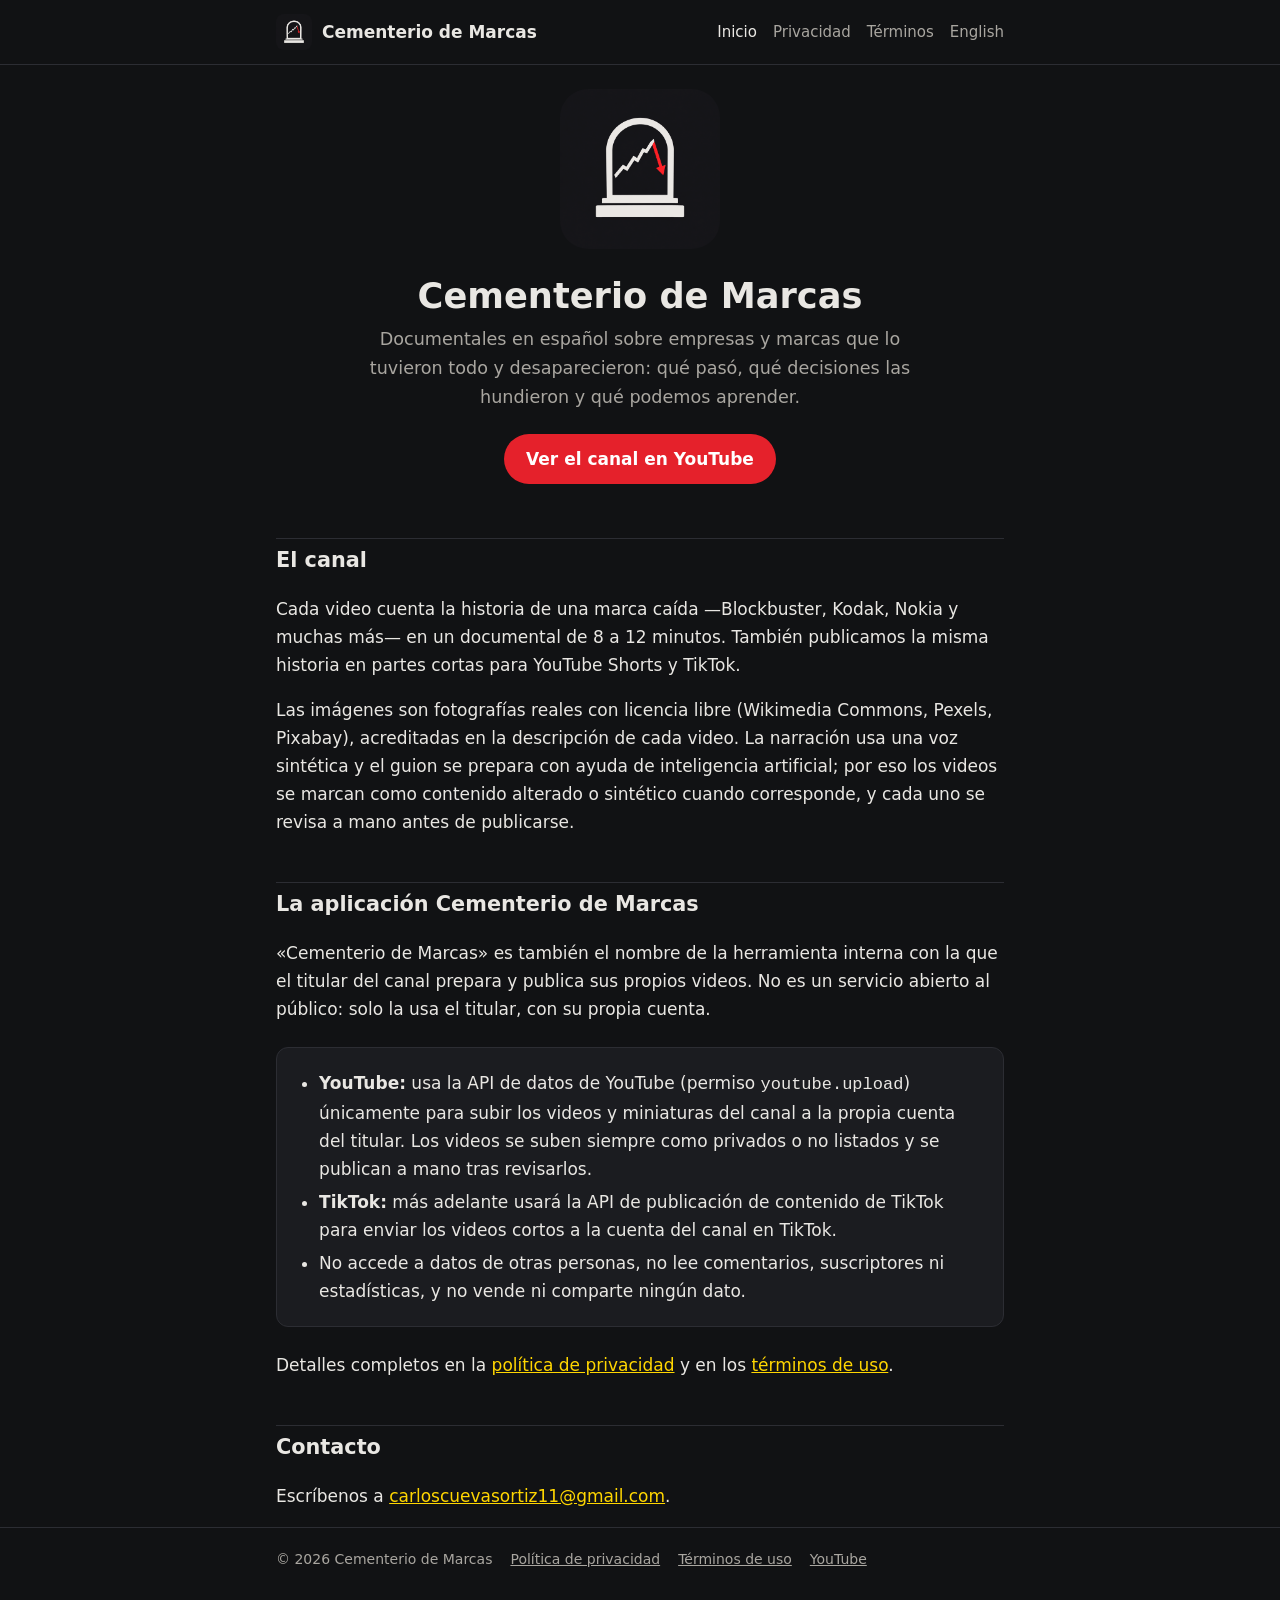
==== index.html @ cc4b049f "Add files via upload" ====
<!DOCTYPE html>
<html lang="es">
<head>
  <meta charset="utf-8">
  <meta name="viewport" content="width=device-width, initial-scale=1">
  <title>Cementerio de Marcas</title>
  <meta name="description" content="Cementerio de Marcas: documentales en español sobre empresas y marcas que fracasaron.">
  <link rel="icon" href="favicon.png">
  <link rel="stylesheet" href="estilo.css">
</head>
<body>
<header>
  <div class="contenedor">
    <a class="marca" href="index.html"><img src="logo.png" alt="">Cementerio de Marcas</a>
    <nav>
      <a href="index.html" aria-current="page">Inicio</a>
      <a href="privacidad.html">Privacidad</a>
      <a href="terminos.html">Términos</a>
      <a href="en/index.html" lang="en">English</a>
    </nav>
  </div>
</header>

<main class="contenedor">
  <section class="portada">
    <img src="logo.png" alt="Logo de Cementerio de Marcas: una lápida con una gráfica que cae">
    <h1>Cementerio de Marcas</h1>
    <p>Documentales en español sobre empresas y marcas que lo tuvieron todo y desaparecieron: qué pasó, qué decisiones las hundieron y qué podemos aprender.</p>
    <a class="boton" href="https://www.youtube.com/@cementeriodemarcas">Ver el canal en YouTube</a>
  </section>

  <h2>El canal</h2>
  <p>Cada video cuenta la historia de una marca caída —Blockbuster, Kodak, Nokia y muchas más— en un documental de 8 a 12 minutos. También publicamos la misma historia en partes cortas para YouTube Shorts y TikTok.</p>
  <p>Las imágenes son fotografías reales con licencia libre (Wikimedia Commons, Pexels, Pixabay), acreditadas en la descripción de cada video. La narración usa una voz sintética y el guion se prepara con ayuda de inteligencia artificial; por eso los videos se marcan como contenido alterado o sintético cuando corresponde, y cada uno se revisa a mano antes de publicarse.</p>

  <h2>La aplicación Cementerio de Marcas</h2>
  <p>«Cementerio de Marcas» es también el nombre de la herramienta interna con la que el titular del canal prepara y publica sus propios videos. No es un servicio abierto al público: solo la usa el titular, con su propia cuenta.</p>
  <div class="tarjeta">
    <ul>
      <li><strong>YouTube:</strong> usa la API de datos de YouTube (permiso <code>youtube.upload</code>) únicamente para subir los videos y miniaturas del canal a la propia cuenta del titular. Los videos se suben siempre como privados o no listados y se publican a mano tras revisarlos.</li>
      <li><strong>TikTok:</strong> más adelante usará la API de publicación de contenido de TikTok para enviar los videos cortos a la cuenta del canal en TikTok.</li>
      <li>No accede a datos de otras personas, no lee comentarios, suscriptores ni estadísticas, y no vende ni comparte ningún dato.</li>
    </ul>
  </div>
  <p>Detalles completos en la <a href="privacidad.html">política de privacidad</a> y en los <a href="terminos.html">términos de uso</a>.</p>

  <h2>Contacto</h2>
  <p>Escríbenos a <a href="mailto:carloscuevasortiz11@gmail.com">carloscuevasortiz11@gmail.com</a>.</p>
</main>

<footer>
  <div class="contenedor">
    <span>© 2026 Cementerio de Marcas</span>
    <a href="privacidad.html">Política de privacidad</a>
    <a href="terminos.html">Términos de uso</a>
    <a href="https://www.youtube.com/@cementeriodemarcas">YouTube</a>
  </div>
</footer>
</body>
</html>
---- estilo.css ----
:root {
  --fondo: #111214;
  --panel: #1b1c20;
  --texto: #e9e7e3;
  --suave: #a9a6a0;
  --rojo: #e5212b;
  --amarillo: #ffd600;
  --borde: #2c2d33;
}

* { box-sizing: border-box; }

html { background: var(--fondo); }

body {
  margin: 0;
  background: var(--fondo);
  color: var(--texto);
  font: 17px/1.65 system-ui, -apple-system, "Segoe UI", Roboto, sans-serif;
  overflow-wrap: break-word;
}

code { overflow-wrap: anywhere; }

a { color: var(--amarillo); }
a:hover { color: #fff; }

.contenedor { max-width: 760px; margin: 0 auto; padding: 0 16px; }

header { border-bottom: 1px solid var(--borde); }
header .contenedor {
  display: flex; align-items: center; justify-content: space-between;
  gap: 12px; flex-wrap: wrap; padding: 14px 16px;
}
.marca { display: flex; align-items: center; gap: 10px; color: var(--texto); text-decoration: none; font-weight: 700; }
.marca img { width: 36px; height: 36px; border-radius: 8px; }
nav { display: flex; gap: 16px; flex-wrap: wrap; font-size: 15px; }
nav a { color: var(--suave); text-decoration: none; }
nav a:hover, nav a[aria-current="page"] { color: var(--texto); }

main { padding: 32px 0 56px; }

.portada { text-align: center; padding: 24px 0 8px; }
.portada img { width: 160px; height: 160px; border-radius: 28px; }
.portada h1 { font-size: 2.2rem; line-height: 1.2; margin: 18px 0 8px; }
.portada p { color: var(--suave); font-size: 1.1rem; margin: 0 auto; max-width: 560px; }

.boton {
  display: inline-block; margin-top: 22px; padding: 11px 22px; border-radius: 999px;
  background: var(--rojo); color: #fff; font-weight: 700; text-decoration: none;
}
.boton:hover { background: #c81a23; color: #fff; }

h1 { font-size: 1.9rem; line-height: 1.25; }
h2 { font-size: 1.3rem; margin-top: 2.2em; padding-top: 0.2em; border-top: 1px solid var(--borde); }
h3 { font-size: 1.05rem; margin-top: 1.6em; }

.tarjeta {
  background: var(--panel); border: 1px solid var(--borde); border-radius: 12px;
  padding: 4px 20px; margin: 24px 0;
}

.fecha { color: var(--suave); font-size: 15px; }

ul { padding-left: 1.3em; }
li { margin: 0.3em 0; }

footer { border-top: 1px solid var(--borde); color: var(--suave); font-size: 14px; }
footer .contenedor { padding: 20px 16px 32px; display: flex; flex-wrap: wrap; gap: 8px 18px; }
footer a { color: var(--suave); }

@media (max-width: 480px) {
  body { font-size: 16px; }
  .portada h1 { font-size: 1.8rem; }
  h1 { font-size: 1.6rem; }
}
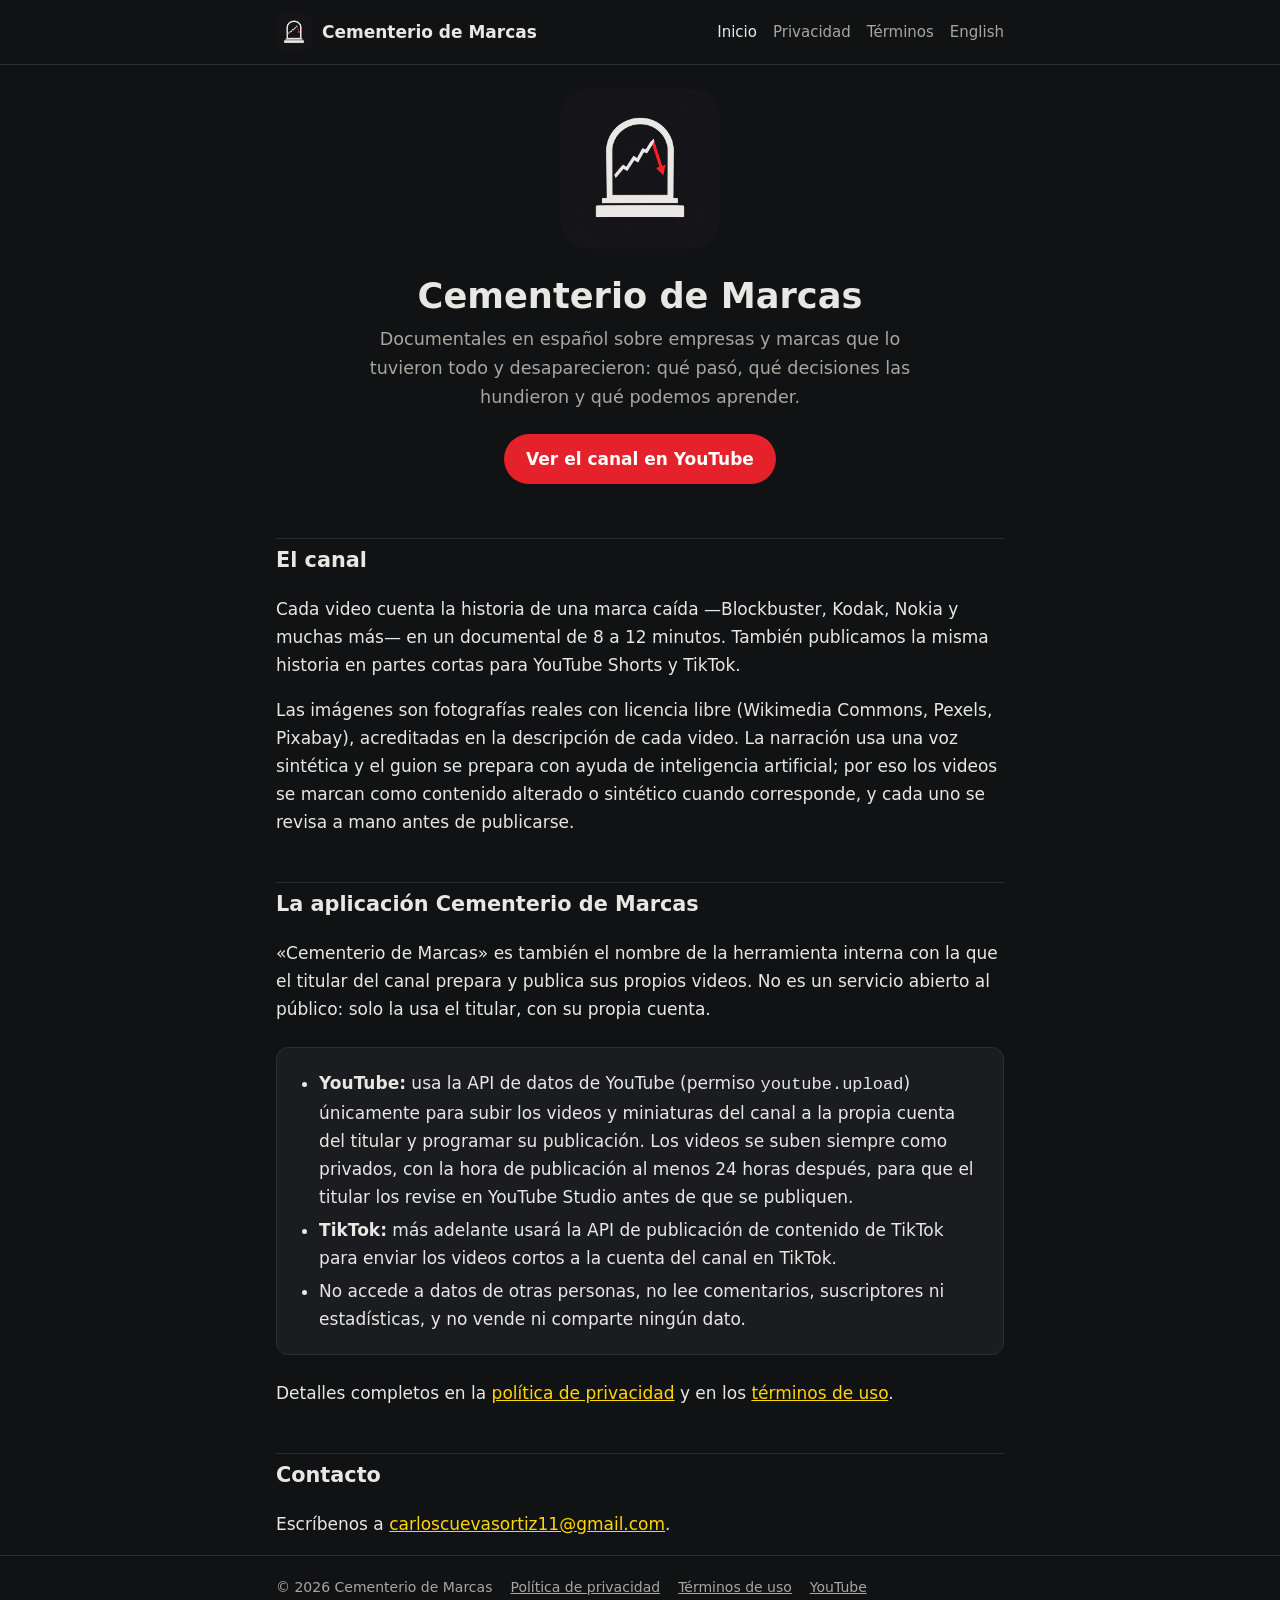
==== commit 9d9b3854: "Add files via upload" ====
--- a/index.html
+++ b/index.html
@@ -37,7 +37,7 @@
   <p>«Cementerio de Marcas» es también el nombre de la herramienta interna con la que el titular del canal prepara y publica sus propios videos. No es un servicio abierto al público: solo la usa el titular, con su propia cuenta.</p>
   <div class="tarjeta">
     <ul>
-      <li><strong>YouTube:</strong> usa la API de datos de YouTube (permiso <code>youtube.upload</code>) únicamente para subir los videos y miniaturas del canal a la propia cuenta del titular. Los videos se suben siempre como privados o no listados y se publican a mano tras revisarlos.</li>
+      <li><strong>YouTube:</strong> usa la API de datos de YouTube (permiso <code>youtube.upload</code>) únicamente para subir los videos y miniaturas del canal a la propia cuenta del titular y programar su publicación. Los videos se suben siempre como privados, con la hora de publicación al menos 24 horas después, para que el titular los revise en YouTube Studio antes de que se publiquen.</li>
       <li><strong>TikTok:</strong> más adelante usará la API de publicación de contenido de TikTok para enviar los videos cortos a la cuenta del canal en TikTok.</li>
       <li>No accede a datos de otras personas, no lee comentarios, suscriptores ni estadísticas, y no vende ni comparte ningún dato.</li>
     </ul>
